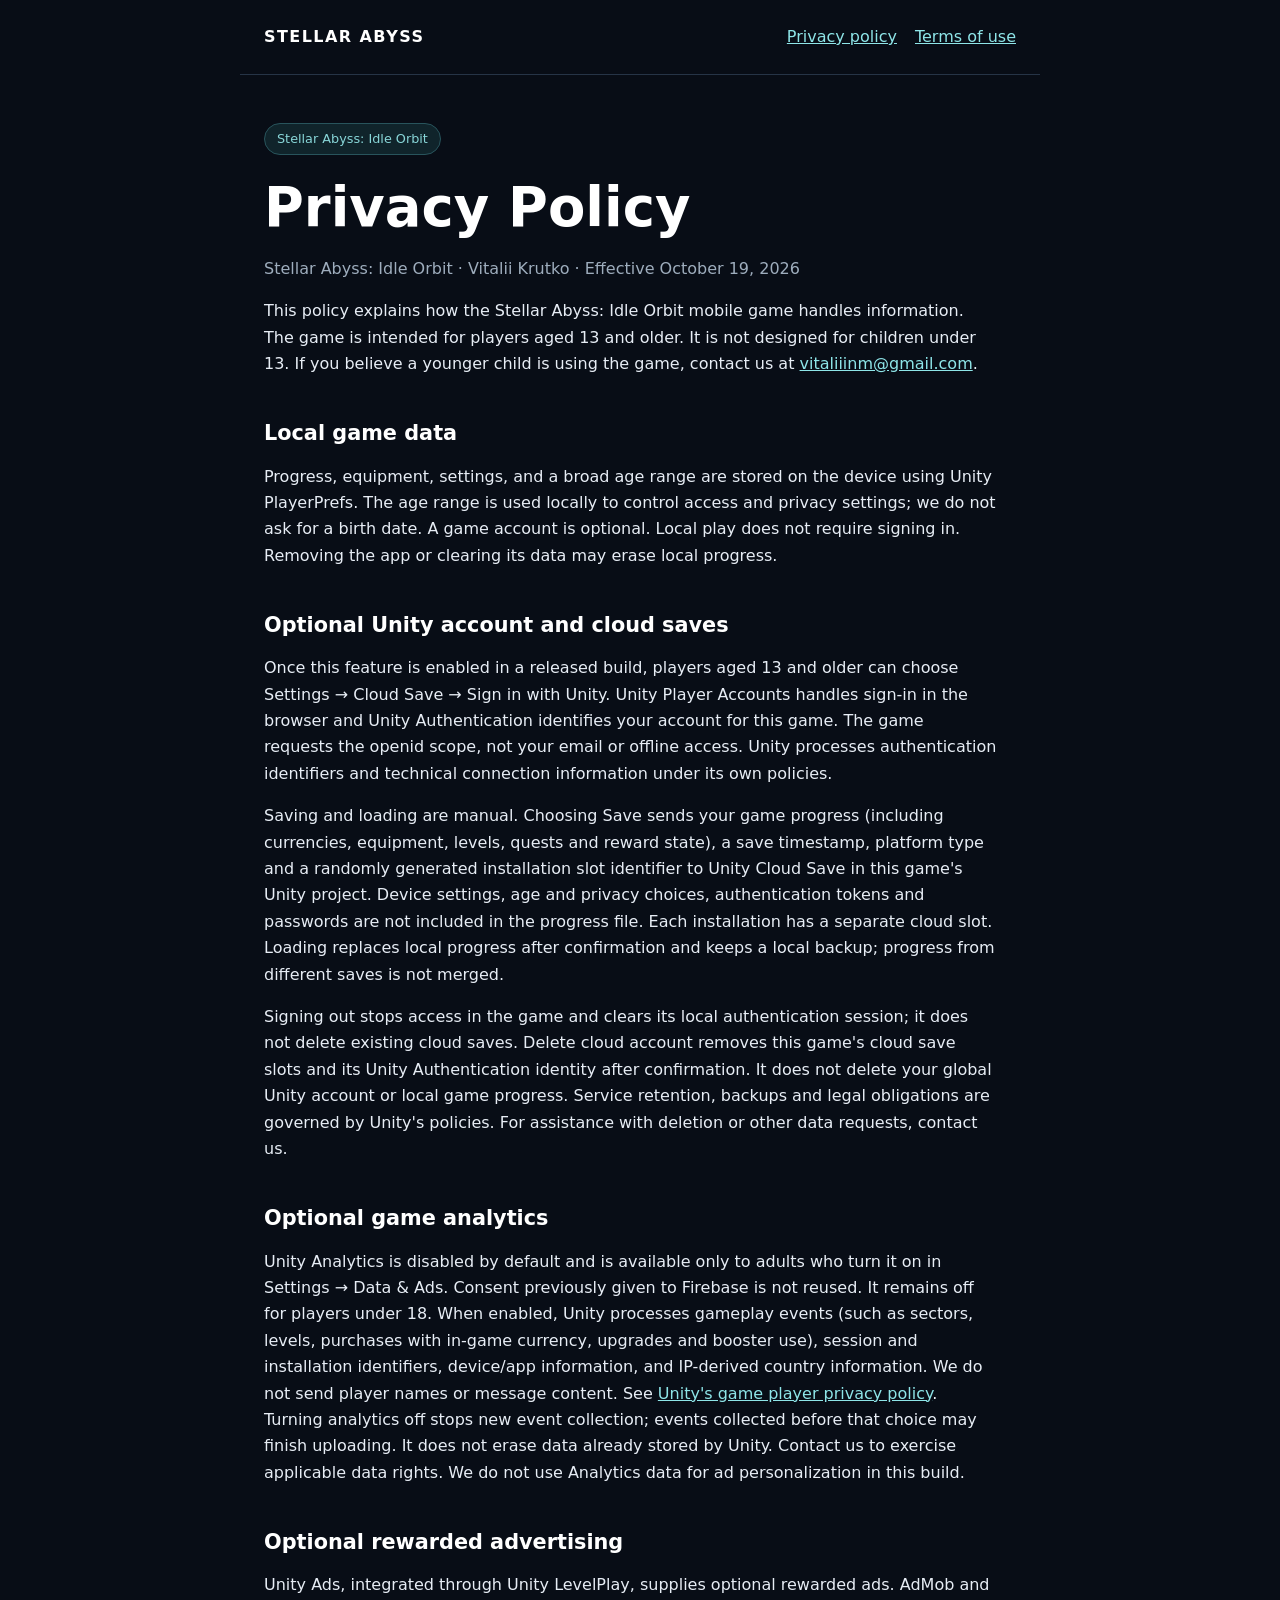
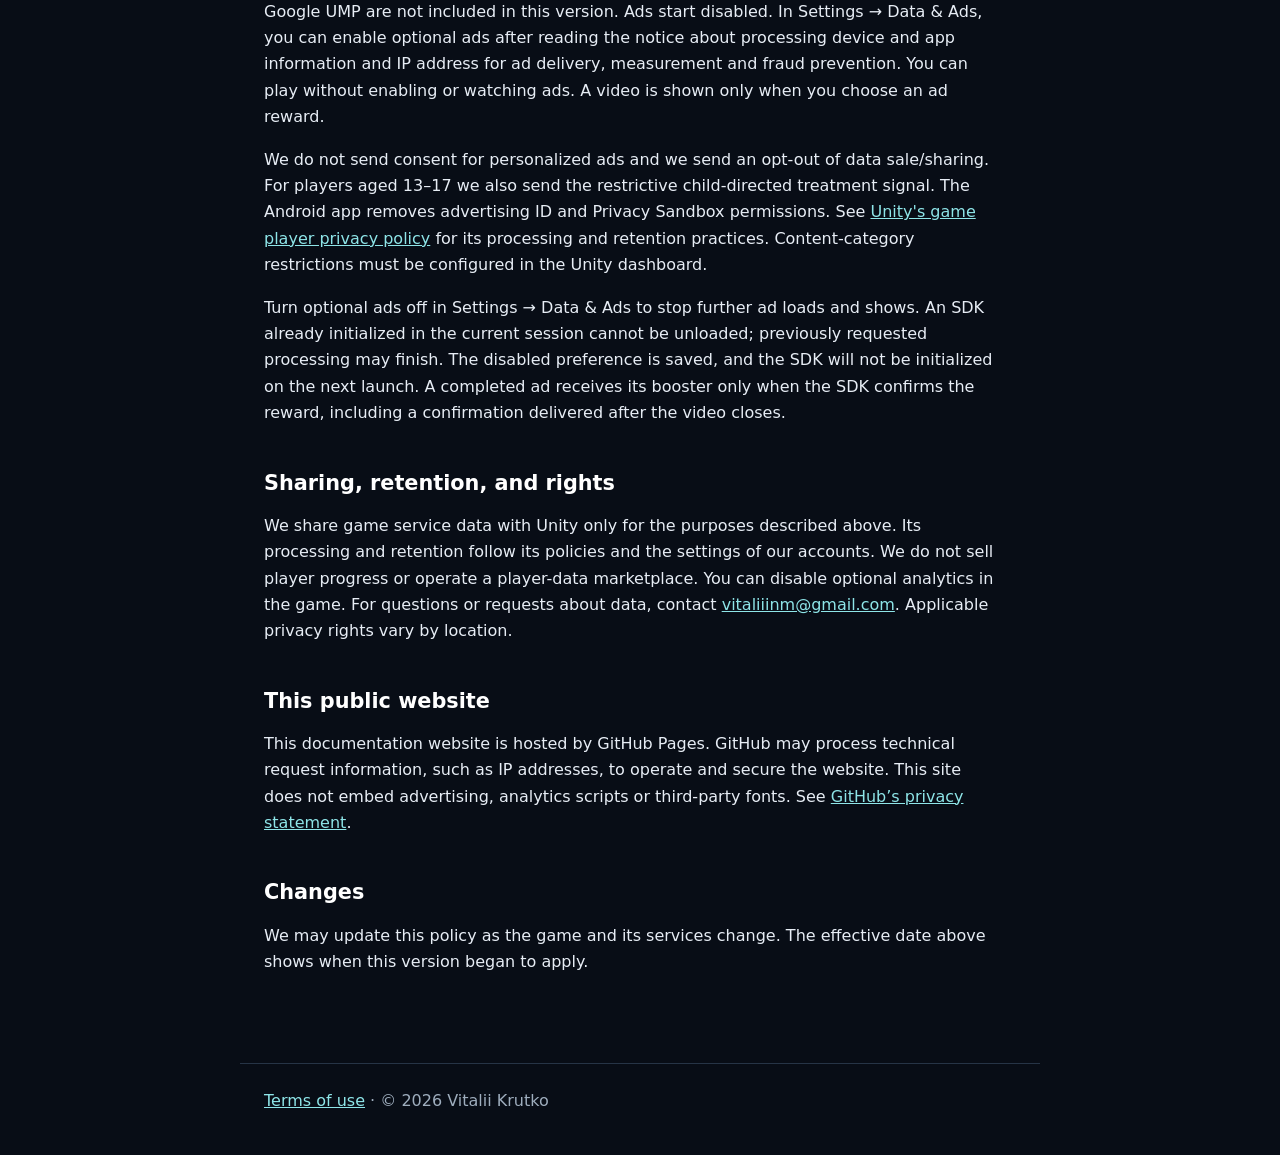
==== privacy.html @ 21fd67c9 "Publish Stellar Abyss legal documents on GitHub Pages" ====
<!doctype html><html lang="en"><head><meta charset="utf-8"><meta name="viewport" content="width=device-width,initial-scale=1"><title>Privacy Policy — Stellar Abyss: Idle Orbit</title><link rel="stylesheet" href="style.css"></head><body><header><a class="brand" href="index.html">Stellar Abyss</a><nav><a href="privacy.html" aria-current="page">Privacy policy</a><a href="terms.html">Terms of use</a></nav></header><main><span class="tag">Stellar Abyss: Idle Orbit</span><h1>Privacy Policy</h1><p class="meta">Stellar Abyss: Idle Orbit · Vitalii Krutko · Effective October 19, 2026</p><p>This policy explains how the Stellar Abyss: Idle Orbit mobile game handles information. The game is intended for players aged 13 and older. It is not designed for children under 13. If you believe a younger child is using the game, contact us at <a href="mailto:vitaliiinm@gmail.com">vitaliiinm@gmail.com</a>.</p><h2>Local game data</h2><p>Progress, equipment, settings, and a broad age range are stored on the device using Unity PlayerPrefs. The age range is used locally to control access and privacy settings; we do not ask for a birth date. A game account is optional. Local play does not require signing in. Removing the app or clearing its data may erase local progress.</p><h2>Optional Unity account and cloud saves</h2><p>Once this feature is enabled in a released build, players aged 13 and older can choose Settings → Cloud Save → Sign in with Unity. Unity Player Accounts handles sign-in in the browser and Unity Authentication identifies your account for this game. The game requests the openid scope, not your email or offline access. Unity processes authentication identifiers and technical connection information under its own policies.</p><p>Saving and loading are manual. Choosing Save sends your game progress (including currencies, equipment, levels, quests and reward state), a save timestamp, platform type and a randomly generated installation slot identifier to Unity Cloud Save in this game's Unity project. Device settings, age and privacy choices, authentication tokens and passwords are not included in the progress file. Each installation has a separate cloud slot. Loading replaces local progress after confirmation and keeps a local backup; progress from different saves is not merged.</p><p>Signing out stops access in the game and clears its local authentication session; it does not delete existing cloud saves. Delete cloud account removes this game's cloud save slots and its Unity Authentication identity after confirmation. It does not delete your global Unity account or local game progress. Service retention, backups and legal obligations are governed by Unity's policies. For assistance with deletion or other data requests, contact us.</p><h2>Optional game analytics</h2><p>Unity Analytics is disabled by default and is available only to adults who turn it on in Settings → Data &amp; Ads. Consent previously given to Firebase is not reused. It remains off for players under 18. When enabled, Unity processes gameplay events (such as sectors, levels, purchases with in-game currency, upgrades and booster use), session and installation identifiers, device/app information, and IP-derived country information. We do not send player names or message content. See <a href="https://unity.com/legal/game-player-and-app-user-privacy-policy">Unity's game player privacy policy</a>. Turning analytics off stops new event collection; events collected before that choice may finish uploading. It does not erase data already stored by Unity. Contact us to exercise applicable data rights. We do not use Analytics data for ad personalization in this build.</p><h2>Optional rewarded advertising</h2><p>Unity Ads, integrated through Unity LevelPlay, supplies optional rewarded ads. AdMob and Google UMP are not included in this version. Ads start disabled. In Settings → Data &amp; Ads, you can enable optional ads after reading the notice about processing device and app information and IP address for ad delivery, measurement and fraud prevention. You can play without enabling or watching ads. A video is shown only when you choose an ad reward.</p><p>We do not send consent for personalized ads and we send an opt-out of data sale/sharing. For players aged 13–17 we also send the restrictive child-directed treatment signal. The Android app removes advertising ID and Privacy Sandbox permissions. See <a href="https://unity.com/legal/game-player-and-app-user-privacy-policy">Unity's game player privacy policy</a> for its processing and retention practices. Content-category restrictions must be configured in the Unity dashboard.</p><p>Turn optional ads off in Settings → Data &amp; Ads to stop further ad loads and shows. An SDK already initialized in the current session cannot be unloaded; previously requested processing may finish. The disabled preference is saved, and the SDK will not be initialized on the next launch. A completed ad receives its booster only when the SDK confirms the reward, including a confirmation delivered after the video closes.</p><h2>Sharing, retention, and rights</h2><p>We share game service data with Unity only for the purposes described above. Its processing and retention follow its policies and the settings of our accounts. We do not sell player progress or operate a player-data marketplace. You can disable optional analytics in the game. For questions or requests about data, contact <a href="mailto:vitaliiinm@gmail.com">vitaliiinm@gmail.com</a>. Applicable privacy rights vary by location.</p><h2>This public website</h2><p>This documentation website is hosted by GitHub Pages. GitHub may process technical request information, such as IP addresses, to operate and secure the website. This site does not embed advertising, analytics scripts or third-party fonts. See <a href="https://docs.github.com/en/site-policy/privacy-policies/github-general-privacy-statement">GitHub’s privacy statement</a>.</p><h2>Changes</h2><p>We may update this policy as the game and its services change. The effective date above shows when this version began to apply.</p></main><footer><a href="terms.html">Terms of use</a> · © 2026 Vitalii Krutko</footer></body></html>
---- style.css ----
:root{color-scheme:dark;font:16px/1.65 system-ui,-apple-system,BlinkMacSystemFont,"Segoe UI",sans-serif;background:#080d16;color:#e7edf5}
*{box-sizing:border-box}body{margin:0}header,main,footer{max-width:800px;margin:auto;padding:24px}header{display:flex;justify-content:space-between;gap:16px;align-items:center;border-bottom:1px solid #263446}nav{display:flex;gap:18px;flex-wrap:wrap}a{color:#8ee5e8}a:hover{color:#c6ffff}.brand{font-weight:800;letter-spacing:.09em;text-transform:uppercase;color:#fff;text-decoration:none}main{padding-top:48px;padding-bottom:72px}h1,h2{line-height:1.2;color:#fff}h1{font-size:clamp(2rem,5vw,3.4rem);margin:0 0 12px}h2{font-size:1.3rem;margin-top:44px}p,li{max-width:72ch}small,.meta,footer{color:#9eadbd}footer{border-top:1px solid #263446;padding-top:24px;padding-bottom:40px}.tag{display:inline-block;color:#88d6d8;background:#10242b;border:1px solid #28545c;border-radius:999px;padding:4px 12px;font-size:.8rem;margin-bottom:20px}

@media(max-width:600px){header{flex-direction:column;align-items:flex-start}header,main,footer{padding-left:20px;padding-right:20px}nav{gap:16px}}
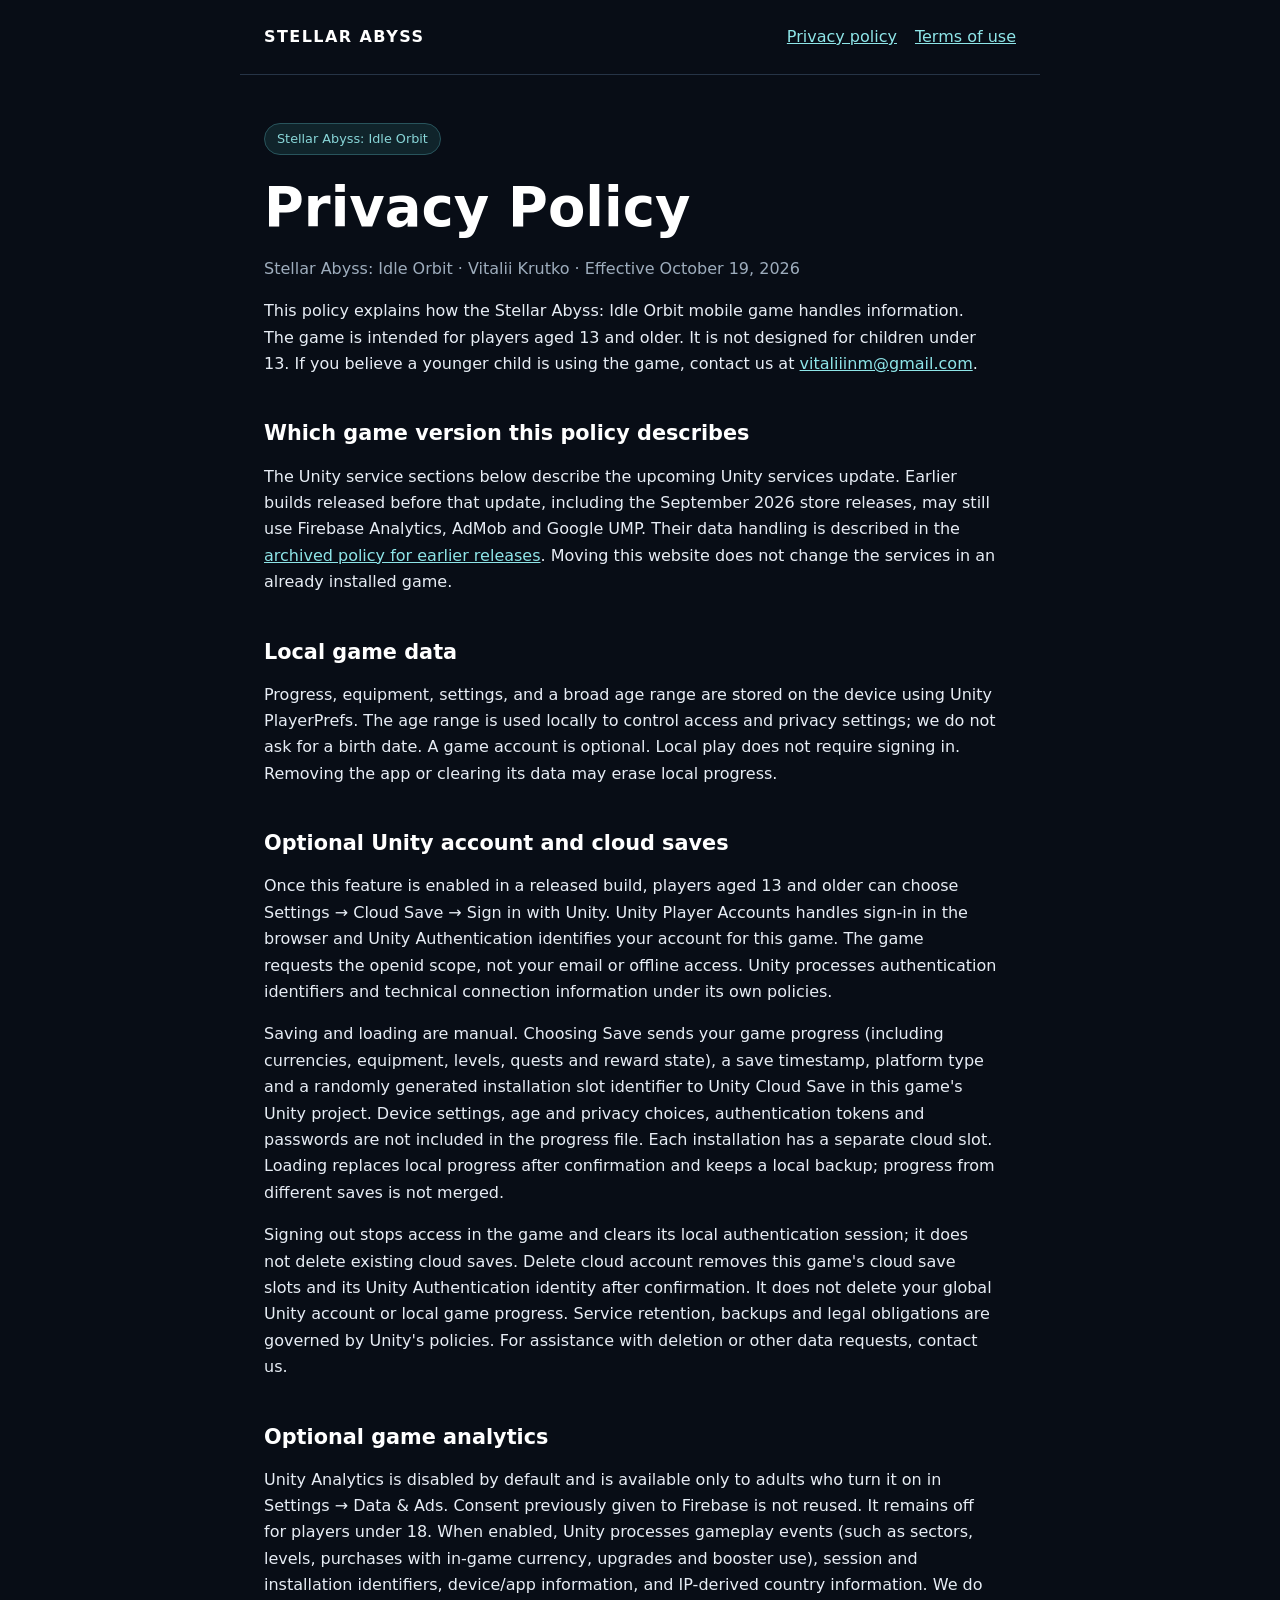
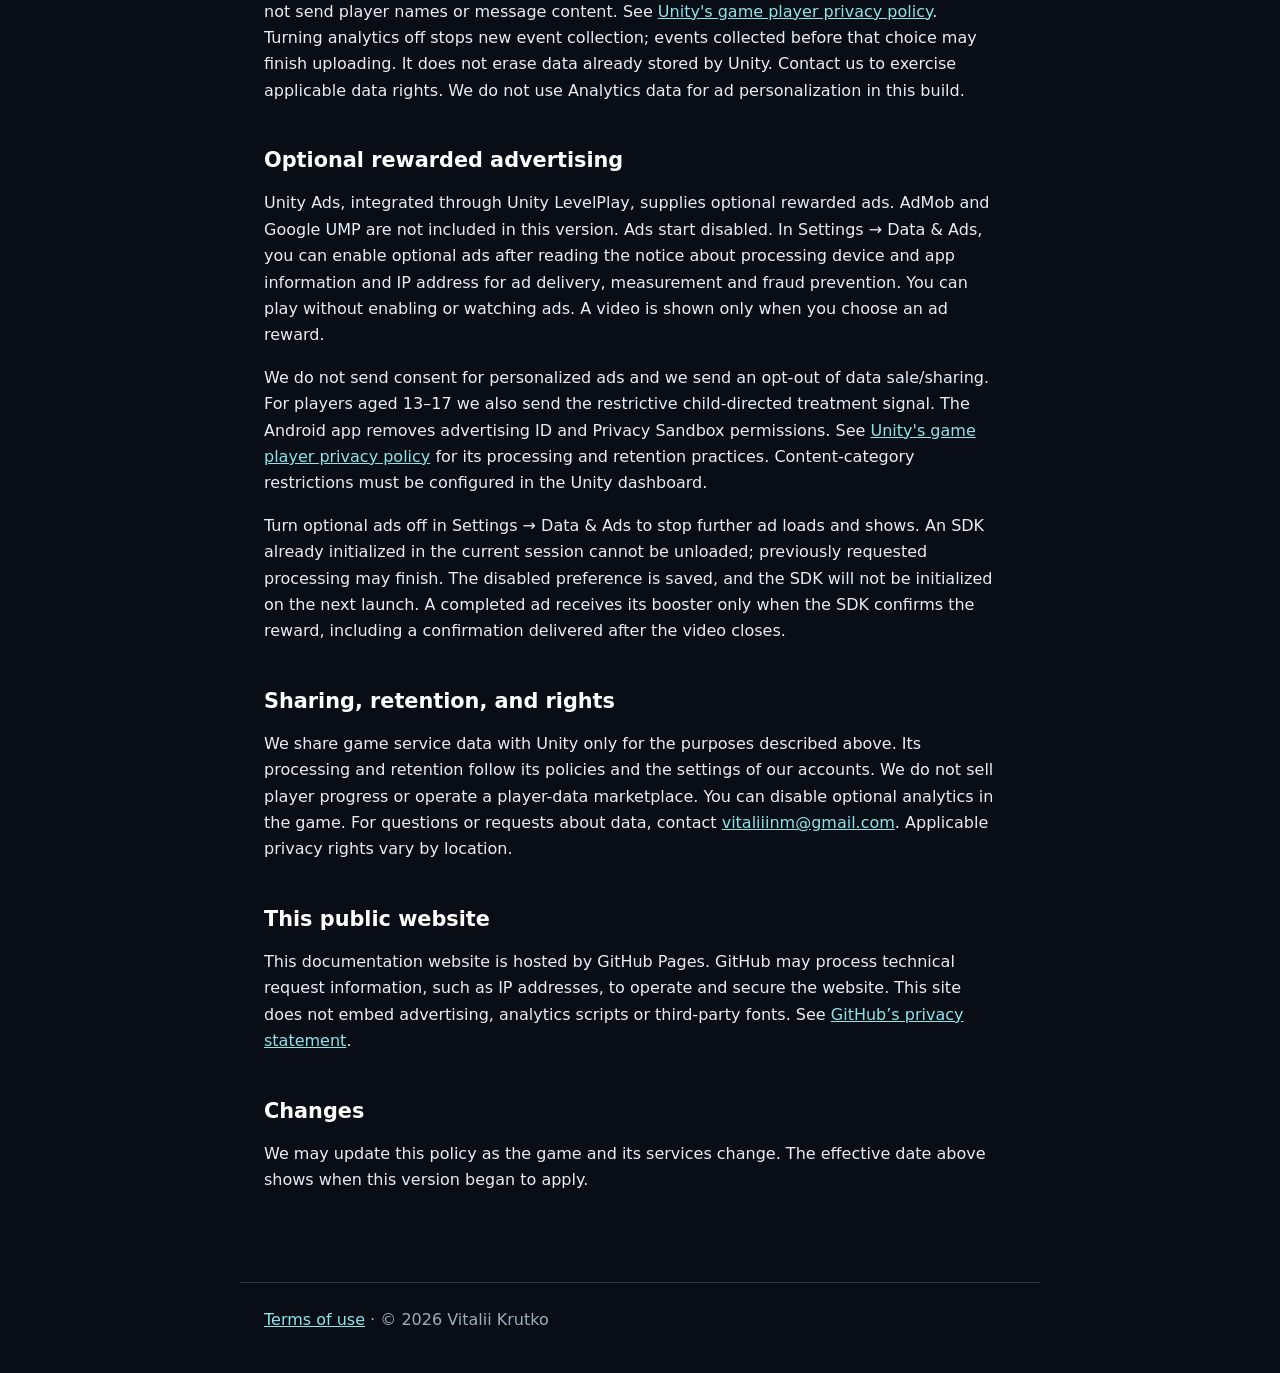
==== commit caf9375d: "Preserve privacy information for existing released builds" ====
--- a/privacy.html
+++ b/privacy.html
@@ -1 +1 @@
-<!doctype html><html lang="en"><head><meta charset="utf-8"><meta name="viewport" content="width=device-width,initial-scale=1"><title>Privacy Policy — Stellar Abyss: Idle Orbit</title><link rel="stylesheet" href="style.css"></head><body><header><a class="brand" href="index.html">Stellar Abyss</a><nav><a href="privacy.html" aria-current="page">Privacy policy</a><a href="terms.html">Terms of use</a></nav></header><main><span class="tag">Stellar Abyss: Idle Orbit</span><h1>Privacy Policy</h1><p class="meta">Stellar Abyss: Idle Orbit · Vitalii Krutko · Effective October 19, 2026</p><p>This policy explains how the Stellar Abyss: Idle Orbit mobile game handles information. The game is intended for players aged 13 and older. It is not designed for children under 13. If you believe a younger child is using the game, contact us at <a href="mailto:vitaliiinm@gmail.com">vitaliiinm@gmail.com</a>.</p><h2>Local game data</h2><p>Progress, equipment, settings, and a broad age range are stored on the device using Unity PlayerPrefs. The age range is used locally to control access and privacy settings; we do not ask for a birth date. A game account is optional. Local play does not require signing in. Removing the app or clearing its data may erase local progress.</p><h2>Optional Unity account and cloud saves</h2><p>Once this feature is enabled in a released build, players aged 13 and older can choose Settings → Cloud Save → Sign in with Unity. Unity Player Accounts handles sign-in in the browser and Unity Authentication identifies your account for this game. The game requests the openid scope, not your email or offline access. Unity processes authentication identifiers and technical connection information under its own policies.</p><p>Saving and loading are manual. Choosing Save sends your game progress (including currencies, equipment, levels, quests and reward state), a save timestamp, platform type and a randomly generated installation slot identifier to Unity Cloud Save in this game's Unity project. Device settings, age and privacy choices, authentication tokens and passwords are not included in the progress file. Each installation has a separate cloud slot. Loading replaces local progress after confirmation and keeps a local backup; progress from different saves is not merged.</p><p>Signing out stops access in the game and clears its local authentication session; it does not delete existing cloud saves. Delete cloud account removes this game's cloud save slots and its Unity Authentication identity after confirmation. It does not delete your global Unity account or local game progress. Service retention, backups and legal obligations are governed by Unity's policies. For assistance with deletion or other data requests, contact us.</p><h2>Optional game analytics</h2><p>Unity Analytics is disabled by default and is available only to adults who turn it on in Settings → Data &amp; Ads. Consent previously given to Firebase is not reused. It remains off for players under 18. When enabled, Unity processes gameplay events (such as sectors, levels, purchases with in-game currency, upgrades and booster use), session and installation identifiers, device/app information, and IP-derived country information. We do not send player names or message content. See <a href="https://unity.com/legal/game-player-and-app-user-privacy-policy">Unity's game player privacy policy</a>. Turning analytics off stops new event collection; events collected before that choice may finish uploading. It does not erase data already stored by Unity. Contact us to exercise applicable data rights. We do not use Analytics data for ad personalization in this build.</p><h2>Optional rewarded advertising</h2><p>Unity Ads, integrated through Unity LevelPlay, supplies optional rewarded ads. AdMob and Google UMP are not included in this version. Ads start disabled. In Settings → Data &amp; Ads, you can enable optional ads after reading the notice about processing device and app information and IP address for ad delivery, measurement and fraud prevention. You can play without enabling or watching ads. A video is shown only when you choose an ad reward.</p><p>We do not send consent for personalized ads and we send an opt-out of data sale/sharing. For players aged 13–17 we also send the restrictive child-directed treatment signal. The Android app removes advertising ID and Privacy Sandbox permissions. See <a href="https://unity.com/legal/game-player-and-app-user-privacy-policy">Unity's game player privacy policy</a> for its processing and retention practices. Content-category restrictions must be configured in the Unity dashboard.</p><p>Turn optional ads off in Settings → Data &amp; Ads to stop further ad loads and shows. An SDK already initialized in the current session cannot be unloaded; previously requested processing may finish. The disabled preference is saved, and the SDK will not be initialized on the next launch. A completed ad receives its booster only when the SDK confirms the reward, including a confirmation delivered after the video closes.</p><h2>Sharing, retention, and rights</h2><p>We share game service data with Unity only for the purposes described above. Its processing and retention follow its policies and the settings of our accounts. We do not sell player progress or operate a player-data marketplace. You can disable optional analytics in the game. For questions or requests about data, contact <a href="mailto:vitaliiinm@gmail.com">vitaliiinm@gmail.com</a>. Applicable privacy rights vary by location.</p><h2>This public website</h2><p>This documentation website is hosted by GitHub Pages. GitHub may process technical request information, such as IP addresses, to operate and secure the website. This site does not embed advertising, analytics scripts or third-party fonts. See <a href="https://docs.github.com/en/site-policy/privacy-policies/github-general-privacy-statement">GitHub’s privacy statement</a>.</p><h2>Changes</h2><p>We may update this policy as the game and its services change. The effective date above shows when this version began to apply.</p></main><footer><a href="terms.html">Terms of use</a> · © 2026 Vitalii Krutko</footer></body></html>
+<!doctype html><html lang="en"><head><meta charset="utf-8"><meta name="viewport" content="width=device-width,initial-scale=1"><title>Privacy Policy — Stellar Abyss: Idle Orbit</title><link rel="stylesheet" href="style.css"></head><body><header><a class="brand" href="index.html">Stellar Abyss</a><nav><a href="privacy.html" aria-current="page">Privacy policy</a><a href="terms.html">Terms of use</a></nav></header><main><span class="tag">Stellar Abyss: Idle Orbit</span><h1>Privacy Policy</h1><p class="meta">Stellar Abyss: Idle Orbit · Vitalii Krutko · Effective October 19, 2026</p><p>This policy explains how the Stellar Abyss: Idle Orbit mobile game handles information. The game is intended for players aged 13 and older. It is not designed for children under 13. If you believe a younger child is using the game, contact us at <a href="mailto:vitaliiinm@gmail.com">vitaliiinm@gmail.com</a>.</p><h2>Which game version this policy describes</h2><p>The Unity service sections below describe the upcoming Unity services update. Earlier builds released before that update, including the September 2026 store releases, may still use Firebase Analytics, AdMob and Google UMP. Their data handling is described in the <a href="legacy-privacy.html">archived policy for earlier releases</a>. Moving this website does not change the services in an already installed game.</p><h2>Local game data</h2><p>Progress, equipment, settings, and a broad age range are stored on the device using Unity PlayerPrefs. The age range is used locally to control access and privacy settings; we do not ask for a birth date. A game account is optional. Local play does not require signing in. Removing the app or clearing its data may erase local progress.</p><h2>Optional Unity account and cloud saves</h2><p>Once this feature is enabled in a released build, players aged 13 and older can choose Settings → Cloud Save → Sign in with Unity. Unity Player Accounts handles sign-in in the browser and Unity Authentication identifies your account for this game. The game requests the openid scope, not your email or offline access. Unity processes authentication identifiers and technical connection information under its own policies.</p><p>Saving and loading are manual. Choosing Save sends your game progress (including currencies, equipment, levels, quests and reward state), a save timestamp, platform type and a randomly generated installation slot identifier to Unity Cloud Save in this game's Unity project. Device settings, age and privacy choices, authentication tokens and passwords are not included in the progress file. Each installation has a separate cloud slot. Loading replaces local progress after confirmation and keeps a local backup; progress from different saves is not merged.</p><p>Signing out stops access in the game and clears its local authentication session; it does not delete existing cloud saves. Delete cloud account removes this game's cloud save slots and its Unity Authentication identity after confirmation. It does not delete your global Unity account or local game progress. Service retention, backups and legal obligations are governed by Unity's policies. For assistance with deletion or other data requests, contact us.</p><h2>Optional game analytics</h2><p>Unity Analytics is disabled by default and is available only to adults who turn it on in Settings → Data &amp; Ads. Consent previously given to Firebase is not reused. It remains off for players under 18. When enabled, Unity processes gameplay events (such as sectors, levels, purchases with in-game currency, upgrades and booster use), session and installation identifiers, device/app information, and IP-derived country information. We do not send player names or message content. See <a href="https://unity.com/legal/game-player-and-app-user-privacy-policy">Unity's game player privacy policy</a>. Turning analytics off stops new event collection; events collected before that choice may finish uploading. It does not erase data already stored by Unity. Contact us to exercise applicable data rights. We do not use Analytics data for ad personalization in this build.</p><h2>Optional rewarded advertising</h2><p>Unity Ads, integrated through Unity LevelPlay, supplies optional rewarded ads. AdMob and Google UMP are not included in this version. Ads start disabled. In Settings → Data &amp; Ads, you can enable optional ads after reading the notice about processing device and app information and IP address for ad delivery, measurement and fraud prevention. You can play without enabling or watching ads. A video is shown only when you choose an ad reward.</p><p>We do not send consent for personalized ads and we send an opt-out of data sale/sharing. For players aged 13–17 we also send the restrictive child-directed treatment signal. The Android app removes advertising ID and Privacy Sandbox permissions. See <a href="https://unity.com/legal/game-player-and-app-user-privacy-policy">Unity's game player privacy policy</a> for its processing and retention practices. Content-category restrictions must be configured in the Unity dashboard.</p><p>Turn optional ads off in Settings → Data &amp; Ads to stop further ad loads and shows. An SDK already initialized in the current session cannot be unloaded; previously requested processing may finish. The disabled preference is saved, and the SDK will not be initialized on the next launch. A completed ad receives its booster only when the SDK confirms the reward, including a confirmation delivered after the video closes.</p><h2>Sharing, retention, and rights</h2><p>We share game service data with Unity only for the purposes described above. Its processing and retention follow its policies and the settings of our accounts. We do not sell player progress or operate a player-data marketplace. You can disable optional analytics in the game. For questions or requests about data, contact <a href="mailto:vitaliiinm@gmail.com">vitaliiinm@gmail.com</a>. Applicable privacy rights vary by location.</p><h2>This public website</h2><p>This documentation website is hosted by GitHub Pages. GitHub may process technical request information, such as IP addresses, to operate and secure the website. This site does not embed advertising, analytics scripts or third-party fonts. See <a href="https://docs.github.com/en/site-policy/privacy-policies/github-general-privacy-statement">GitHub’s privacy statement</a>.</p><h2>Changes</h2><p>We may update this policy as the game and its services change. The effective date above shows when this version began to apply.</p></main><footer><a href="terms.html">Terms of use</a> · © 2026 Vitalii Krutko</footer></body></html>
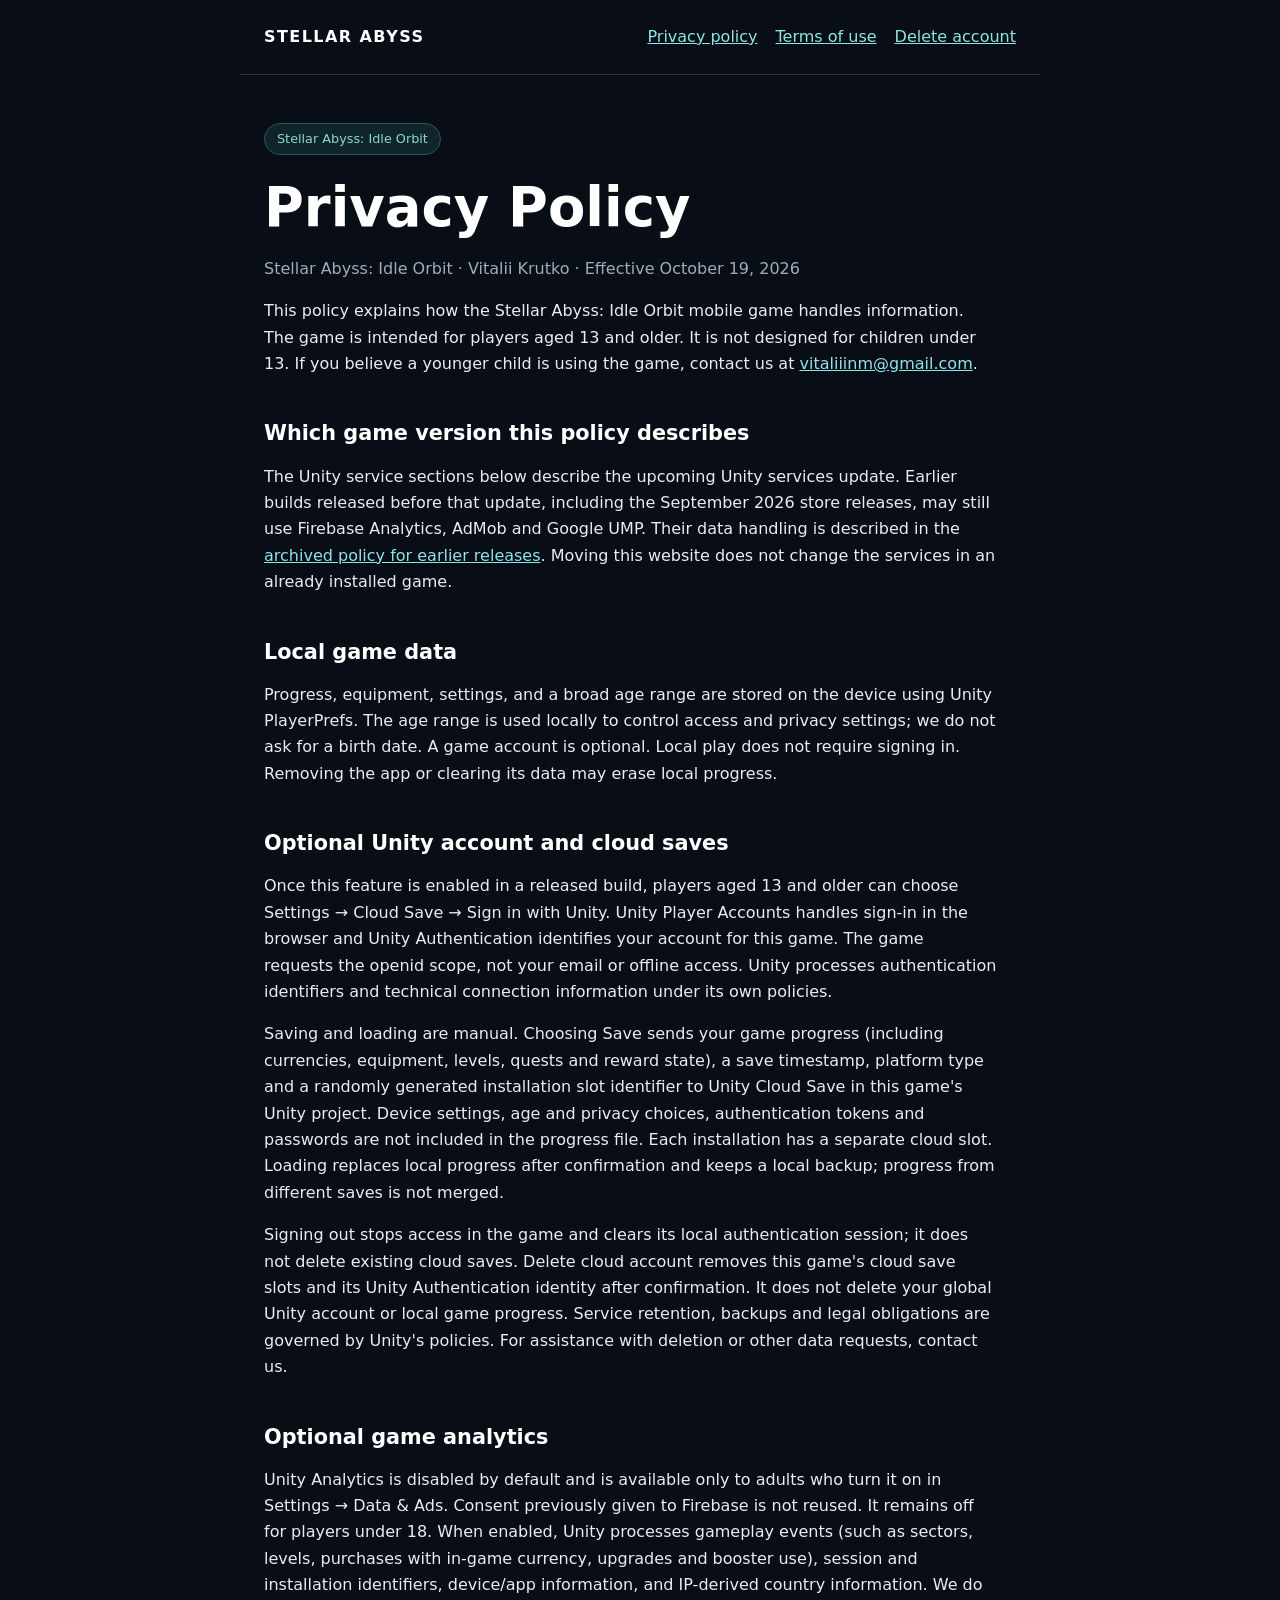
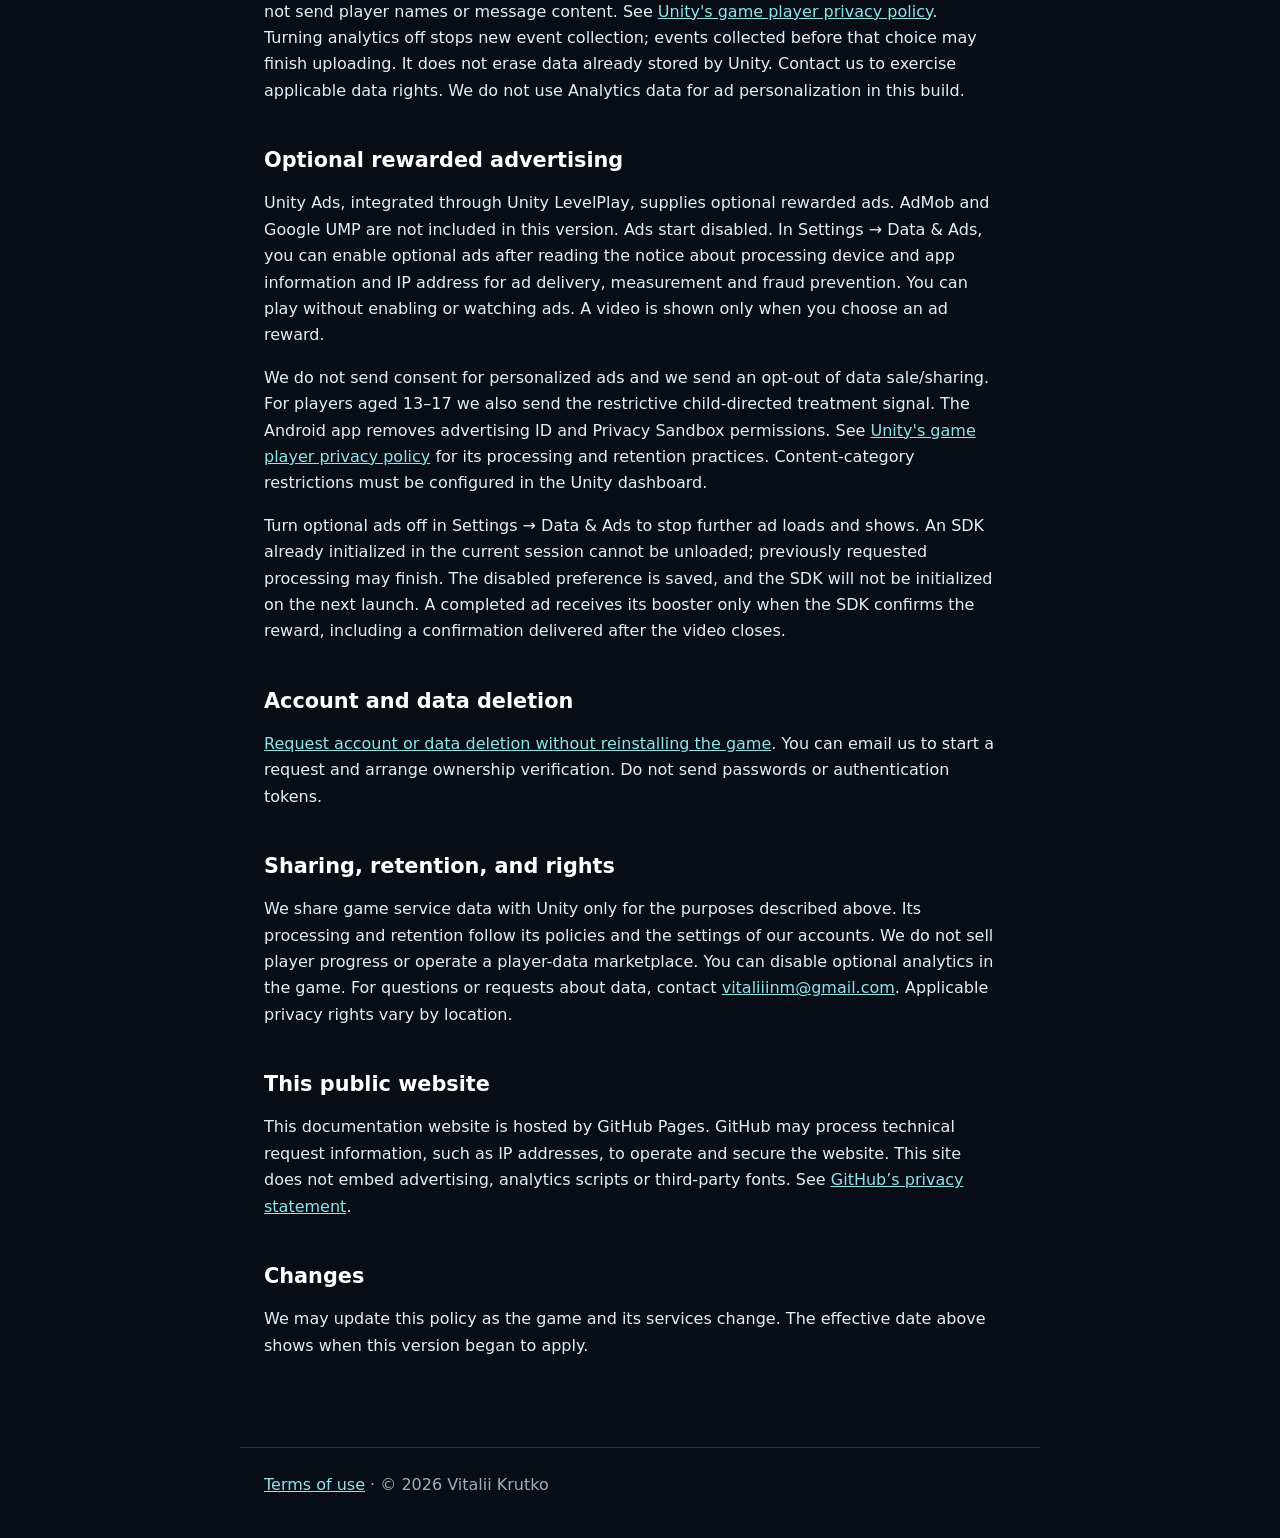
==== commit b2467cc6: "Add account and data deletion request resource" ====
--- a/privacy.html
+++ b/privacy.html
@@ -1 +1 @@
-<!doctype html><html lang="en"><head><meta charset="utf-8"><meta name="viewport" content="width=device-width,initial-scale=1"><title>Privacy Policy — Stellar Abyss: Idle Orbit</title><link rel="stylesheet" href="style.css"></head><body><header><a class="brand" href="index.html">Stellar Abyss</a><nav><a href="privacy.html" aria-current="page">Privacy policy</a><a href="terms.html">Terms of use</a></nav></header><main><span class="tag">Stellar Abyss: Idle Orbit</span><h1>Privacy Policy</h1><p class="meta">Stellar Abyss: Idle Orbit · Vitalii Krutko · Effective October 19, 2026</p><p>This policy explains how the Stellar Abyss: Idle Orbit mobile game handles information. The game is intended for players aged 13 and older. It is not designed for children under 13. If you believe a younger child is using the game, contact us at <a href="mailto:vitaliiinm@gmail.com">vitaliiinm@gmail.com</a>.</p><h2>Which game version this policy describes</h2><p>The Unity service sections below describe the upcoming Unity services update. Earlier builds released before that update, including the September 2026 store releases, may still use Firebase Analytics, AdMob and Google UMP. Their data handling is described in the <a href="legacy-privacy.html">archived policy for earlier releases</a>. Moving this website does not change the services in an already installed game.</p><h2>Local game data</h2><p>Progress, equipment, settings, and a broad age range are stored on the device using Unity PlayerPrefs. The age range is used locally to control access and privacy settings; we do not ask for a birth date. A game account is optional. Local play does not require signing in. Removing the app or clearing its data may erase local progress.</p><h2>Optional Unity account and cloud saves</h2><p>Once this feature is enabled in a released build, players aged 13 and older can choose Settings → Cloud Save → Sign in with Unity. Unity Player Accounts handles sign-in in the browser and Unity Authentication identifies your account for this game. The game requests the openid scope, not your email or offline access. Unity processes authentication identifiers and technical connection information under its own policies.</p><p>Saving and loading are manual. Choosing Save sends your game progress (including currencies, equipment, levels, quests and reward state), a save timestamp, platform type and a randomly generated installation slot identifier to Unity Cloud Save in this game's Unity project. Device settings, age and privacy choices, authentication tokens and passwords are not included in the progress file. Each installation has a separate cloud slot. Loading replaces local progress after confirmation and keeps a local backup; progress from different saves is not merged.</p><p>Signing out stops access in the game and clears its local authentication session; it does not delete existing cloud saves. Delete cloud account removes this game's cloud save slots and its Unity Authentication identity after confirmation. It does not delete your global Unity account or local game progress. Service retention, backups and legal obligations are governed by Unity's policies. For assistance with deletion or other data requests, contact us.</p><h2>Optional game analytics</h2><p>Unity Analytics is disabled by default and is available only to adults who turn it on in Settings → Data &amp; Ads. Consent previously given to Firebase is not reused. It remains off for players under 18. When enabled, Unity processes gameplay events (such as sectors, levels, purchases with in-game currency, upgrades and booster use), session and installation identifiers, device/app information, and IP-derived country information. We do not send player names or message content. See <a href="https://unity.com/legal/game-player-and-app-user-privacy-policy">Unity's game player privacy policy</a>. Turning analytics off stops new event collection; events collected before that choice may finish uploading. It does not erase data already stored by Unity. Contact us to exercise applicable data rights. We do not use Analytics data for ad personalization in this build.</p><h2>Optional rewarded advertising</h2><p>Unity Ads, integrated through Unity LevelPlay, supplies optional rewarded ads. AdMob and Google UMP are not included in this version. Ads start disabled. In Settings → Data &amp; Ads, you can enable optional ads after reading the notice about processing device and app information and IP address for ad delivery, measurement and fraud prevention. You can play without enabling or watching ads. A video is shown only when you choose an ad reward.</p><p>We do not send consent for personalized ads and we send an opt-out of data sale/sharing. For players aged 13–17 we also send the restrictive child-directed treatment signal. The Android app removes advertising ID and Privacy Sandbox permissions. See <a href="https://unity.com/legal/game-player-and-app-user-privacy-policy">Unity's game player privacy policy</a> for its processing and retention practices. Content-category restrictions must be configured in the Unity dashboard.</p><p>Turn optional ads off in Settings → Data &amp; Ads to stop further ad loads and shows. An SDK already initialized in the current session cannot be unloaded; previously requested processing may finish. The disabled preference is saved, and the SDK will not be initialized on the next launch. A completed ad receives its booster only when the SDK confirms the reward, including a confirmation delivered after the video closes.</p><h2>Sharing, retention, and rights</h2><p>We share game service data with Unity only for the purposes described above. Its processing and retention follow its policies and the settings of our accounts. We do not sell player progress or operate a player-data marketplace. You can disable optional analytics in the game. For questions or requests about data, contact <a href="mailto:vitaliiinm@gmail.com">vitaliiinm@gmail.com</a>. Applicable privacy rights vary by location.</p><h2>This public website</h2><p>This documentation website is hosted by GitHub Pages. GitHub may process technical request information, such as IP addresses, to operate and secure the website. This site does not embed advertising, analytics scripts or third-party fonts. See <a href="https://docs.github.com/en/site-policy/privacy-policies/github-general-privacy-statement">GitHub’s privacy statement</a>.</p><h2>Changes</h2><p>We may update this policy as the game and its services change. The effective date above shows when this version began to apply.</p></main><footer><a href="terms.html">Terms of use</a> · © 2026 Vitalii Krutko</footer></body></html>
+<!doctype html><html lang="en"><head><meta charset="utf-8"><meta name="viewport" content="width=device-width,initial-scale=1"><title>Privacy Policy — Stellar Abyss: Idle Orbit</title><link rel="stylesheet" href="style.css"></head><body><header><a class="brand" href="index.html">Stellar Abyss</a><nav><a href="privacy.html" aria-current="page">Privacy policy</a><a href="terms.html">Terms of use</a><a href="delete-account.html">Delete account</a></nav></header><main><span class="tag">Stellar Abyss: Idle Orbit</span><h1>Privacy Policy</h1><p class="meta">Stellar Abyss: Idle Orbit · Vitalii Krutko · Effective October 19, 2026</p><p>This policy explains how the Stellar Abyss: Idle Orbit mobile game handles information. The game is intended for players aged 13 and older. It is not designed for children under 13. If you believe a younger child is using the game, contact us at <a href="mailto:vitaliiinm@gmail.com">vitaliiinm@gmail.com</a>.</p><h2>Which game version this policy describes</h2><p>The Unity service sections below describe the upcoming Unity services update. Earlier builds released before that update, including the September 2026 store releases, may still use Firebase Analytics, AdMob and Google UMP. Their data handling is described in the <a href="legacy-privacy.html">archived policy for earlier releases</a>. Moving this website does not change the services in an already installed game.</p><h2>Local game data</h2><p>Progress, equipment, settings, and a broad age range are stored on the device using Unity PlayerPrefs. The age range is used locally to control access and privacy settings; we do not ask for a birth date. A game account is optional. Local play does not require signing in. Removing the app or clearing its data may erase local progress.</p><h2>Optional Unity account and cloud saves</h2><p>Once this feature is enabled in a released build, players aged 13 and older can choose Settings → Cloud Save → Sign in with Unity. Unity Player Accounts handles sign-in in the browser and Unity Authentication identifies your account for this game. The game requests the openid scope, not your email or offline access. Unity processes authentication identifiers and technical connection information under its own policies.</p><p>Saving and loading are manual. Choosing Save sends your game progress (including currencies, equipment, levels, quests and reward state), a save timestamp, platform type and a randomly generated installation slot identifier to Unity Cloud Save in this game's Unity project. Device settings, age and privacy choices, authentication tokens and passwords are not included in the progress file. Each installation has a separate cloud slot. Loading replaces local progress after confirmation and keeps a local backup; progress from different saves is not merged.</p><p>Signing out stops access in the game and clears its local authentication session; it does not delete existing cloud saves. Delete cloud account removes this game's cloud save slots and its Unity Authentication identity after confirmation. It does not delete your global Unity account or local game progress. Service retention, backups and legal obligations are governed by Unity's policies. For assistance with deletion or other data requests, contact us.</p><h2>Optional game analytics</h2><p>Unity Analytics is disabled by default and is available only to adults who turn it on in Settings → Data &amp; Ads. Consent previously given to Firebase is not reused. It remains off for players under 18. When enabled, Unity processes gameplay events (such as sectors, levels, purchases with in-game currency, upgrades and booster use), session and installation identifiers, device/app information, and IP-derived country information. We do not send player names or message content. See <a href="https://unity.com/legal/game-player-and-app-user-privacy-policy">Unity's game player privacy policy</a>. Turning analytics off stops new event collection; events collected before that choice may finish uploading. It does not erase data already stored by Unity. Contact us to exercise applicable data rights. We do not use Analytics data for ad personalization in this build.</p><h2>Optional rewarded advertising</h2><p>Unity Ads, integrated through Unity LevelPlay, supplies optional rewarded ads. AdMob and Google UMP are not included in this version. Ads start disabled. In Settings → Data &amp; Ads, you can enable optional ads after reading the notice about processing device and app information and IP address for ad delivery, measurement and fraud prevention. You can play without enabling or watching ads. A video is shown only when you choose an ad reward.</p><p>We do not send consent for personalized ads and we send an opt-out of data sale/sharing. For players aged 13–17 we also send the restrictive child-directed treatment signal. The Android app removes advertising ID and Privacy Sandbox permissions. See <a href="https://unity.com/legal/game-player-and-app-user-privacy-policy">Unity's game player privacy policy</a> for its processing and retention practices. Content-category restrictions must be configured in the Unity dashboard.</p><p>Turn optional ads off in Settings → Data &amp; Ads to stop further ad loads and shows. An SDK already initialized in the current session cannot be unloaded; previously requested processing may finish. The disabled preference is saved, and the SDK will not be initialized on the next launch. A completed ad receives its booster only when the SDK confirms the reward, including a confirmation delivered after the video closes.</p><h2 id="deletion">Account and data deletion</h2><p><a href="delete-account.html">Request account or data deletion without reinstalling the game</a>. You can email us to start a request and arrange ownership verification. Do not send passwords or authentication tokens.</p><h2>Sharing, retention, and rights</h2><p>We share game service data with Unity only for the purposes described above. Its processing and retention follow its policies and the settings of our accounts. We do not sell player progress or operate a player-data marketplace. You can disable optional analytics in the game. For questions or requests about data, contact <a href="mailto:vitaliiinm@gmail.com">vitaliiinm@gmail.com</a>. Applicable privacy rights vary by location.</p><h2>This public website</h2><p>This documentation website is hosted by GitHub Pages. GitHub may process technical request information, such as IP addresses, to operate and secure the website. This site does not embed advertising, analytics scripts or third-party fonts. See <a href="https://docs.github.com/en/site-policy/privacy-policies/github-general-privacy-statement">GitHub’s privacy statement</a>.</p><h2>Changes</h2><p>We may update this policy as the game and its services change. The effective date above shows when this version began to apply.</p></main><footer><a href="terms.html">Terms of use</a> · © 2026 Vitalii Krutko</footer></body></html>
